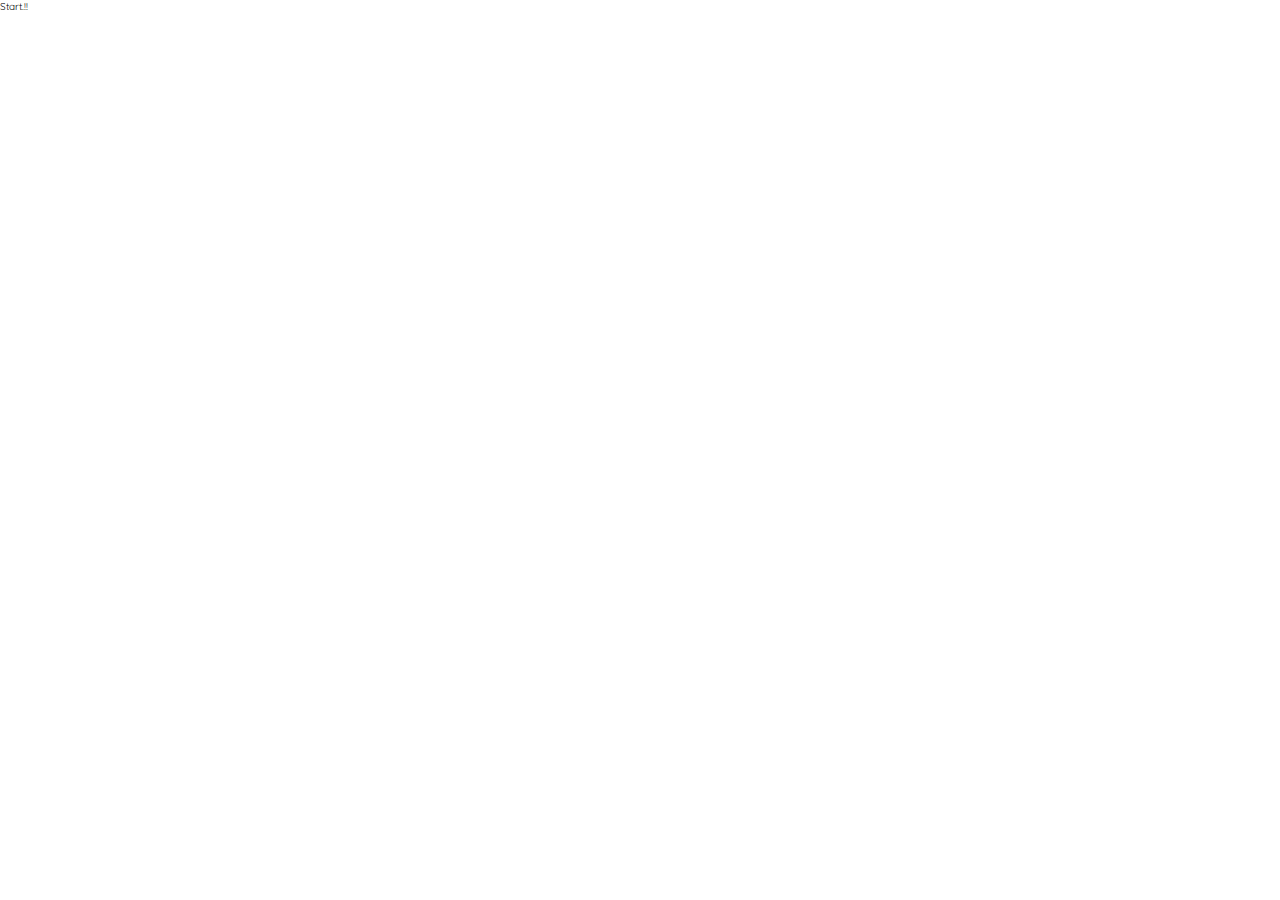
==== index.html @ f5437873 "[ADD]index, styles: Firs commit from local with base files" ====
<!DOCTYPE html>
<html lang="en">
<head>
    <meta charset="UTF-8">
    <meta http-equiv="X-UA-Compatible" content="IE=edge">
    <meta name="viewport" content="width=device-width, initial-scale=1.0">
    <link rel="stylesheet" href="./styles.css">
    <link rel="preconnect" href="https://fonts.googleapis.com">
    <link rel="preconnect" href="https://fonts.gstatic.com" crossorigin>
    <link href="https://fonts.googleapis.com/css2?family=Quicksand:wght@300;500;700&display=swap" rel="stylesheet">
    <title>Yard Sale</title>
</head>
<body>
    Start.!!
</body>
</html>
---- styles.css ----
:root {
    /* Colors */
    --very-light-pink: #C7C7C7;
    --text-input-field: #F7F7F7;
    --hospital-green: #ACD9B2;
    --white: #fff;
    --black: #000;
    --dark: #232830;
}

* {
    box-sizing: border-box;
    margin: 0;
    padding: 0;
}

html {
    font-size: 62.5%;
    font-family: 'Quicksand', sans-serif;
}
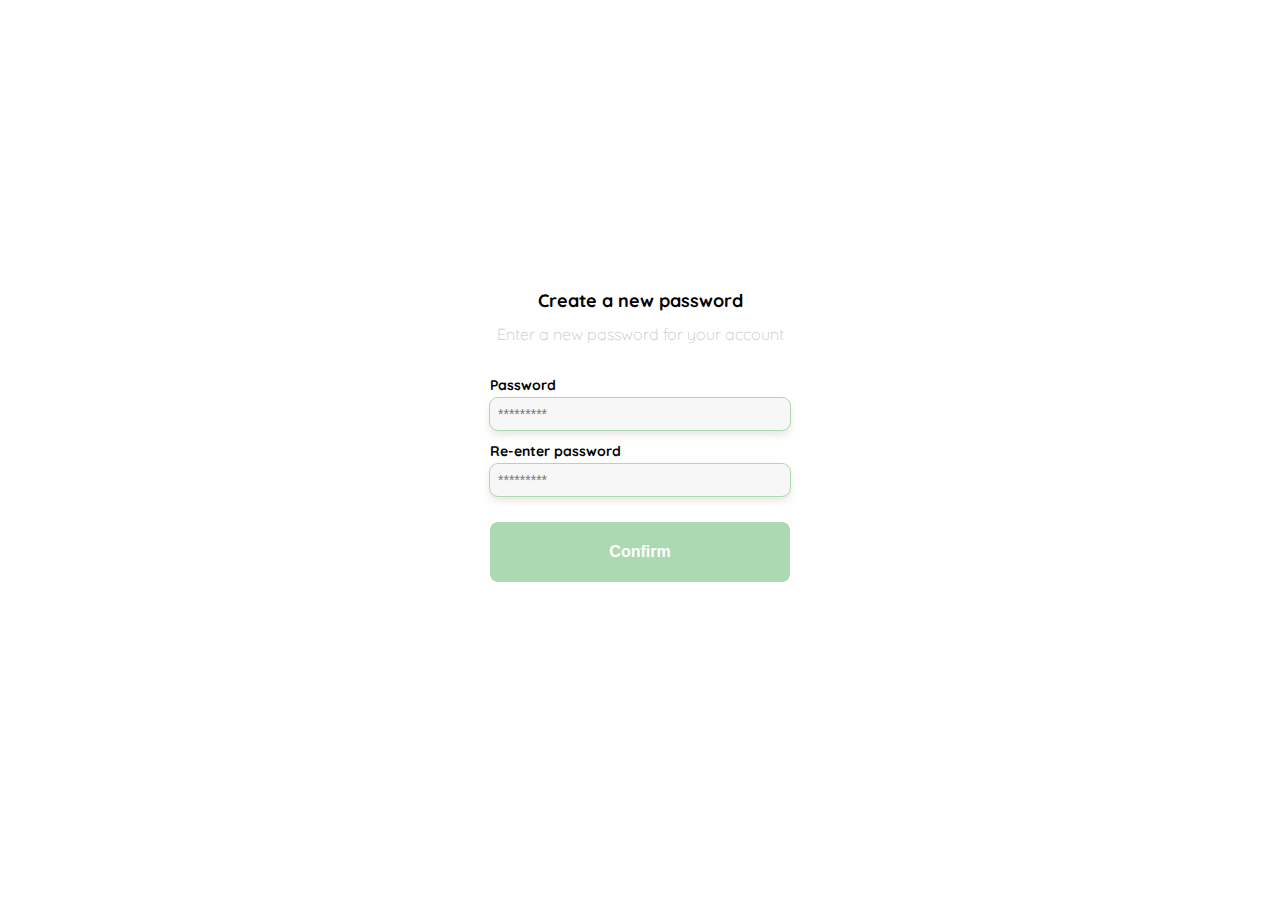
==== commit 8a52e5fb: "[UPD]index, styles: Adding html layout with its styles" ====
--- a/index.html
+++ b/index.html
@@ -11,6 +11,22 @@
     <title>Yard Sale</title>
 </head>
 <body>
-    Start.!!
+    <main class="login">
+        <section class="form-container">
+            <img class="form-container__logo" src="./assets/img/logo_yard_sale.svg" alt="main-logo"/>
+
+            <h1 class="form-container__title">Create a new password</h1>
+            <p class="form-container__subtitle">Enter a new password for your account</p>
+
+            <form class="form" action="">
+                <label for="password" class="form__label">Password</label>
+                <input id="password" type="password" placeholder="*********" class="form__input input-password"/>
+                <label for="re-password" class="form__label">Re-enter password</label>
+                <input id="re-password" type="password" placeholder="*********" class="form__input input-password"/>
+
+                <input type="submit" value="Confirm" class="form__primary-button login-button" />
+            </form>
+        </section>
+    </main>
 </body>
 </html>--- a/styles.css
+++ b/styles.css
@@ -6,15 +6,88 @@
     --white: #fff;
     --black: #000;
     --dark: #232830;
+    /* Font sizes */
+    --sm: 1.4rem;
+    --md: 1.6rem;
+    --lg: 1.8rem;
 }
-
 * {
     box-sizing: border-box;
     margin: 0;
     padding: 0;
 }
-
 html {
     font-size: 62.5%;
     font-family: 'Quicksand', sans-serif;
+}
+
+.login {
+    width: 100%;
+    height: 100vh;
+    display: grid;
+    place-items: center;
+}
+.form-container {
+    display: grid;
+    grid-template-rows: auto 1fr auto;
+    width: 300px;
+}
+.form-container__logo {
+    width: 150px;
+    margin-bottom: 48px;
+    justify-self: center;
+    display: block;
+}
+.form-container__title {
+    font-size: var(--lg);
+    margin-bottom: 12px;
+    text-align: center;
+}
+.form-container__subtitle {
+    color: var(--very-light-pink);
+    font-size: var(--md);
+    font-weight: 300;
+    margin-bottom: 32px;
+    text-align: center;
+}
+.form {
+    display: flex;
+    flex-direction: column;
+}
+.form__label {
+    font-size: var(--sm);
+    font-weight: 700;
+    margin-bottom: 4px;
+}
+.form__input {
+    background-color: var(--text-input-field);
+    border: none;
+    border-radius: 8px;
+    height: 32px;
+    font-size: var(--sm);
+    padding: 8px;
+    margin-bottom: 12px;
+    box-shadow: 0px 4px 8px rgba(89, 74, 30, 0.16);
+    outline: 1px solid;
+    outline-color: var(--hospital-green);
+}
+.form__primary-button {
+    width: 100%;
+    height: 60px;
+    background-color: var(--hospital-green);
+    border: none;
+    border-radius: 8px;
+    color: var(--white);
+    cursor: pointer;
+    font-size: var(--md);
+    font-weight: 700;
+}
+.login-button {
+    margin: 14px 0 30px;
+}
+
+@media (min-width: 640px) {
+    .form-container__logo {
+        display: none;
+    }
 }